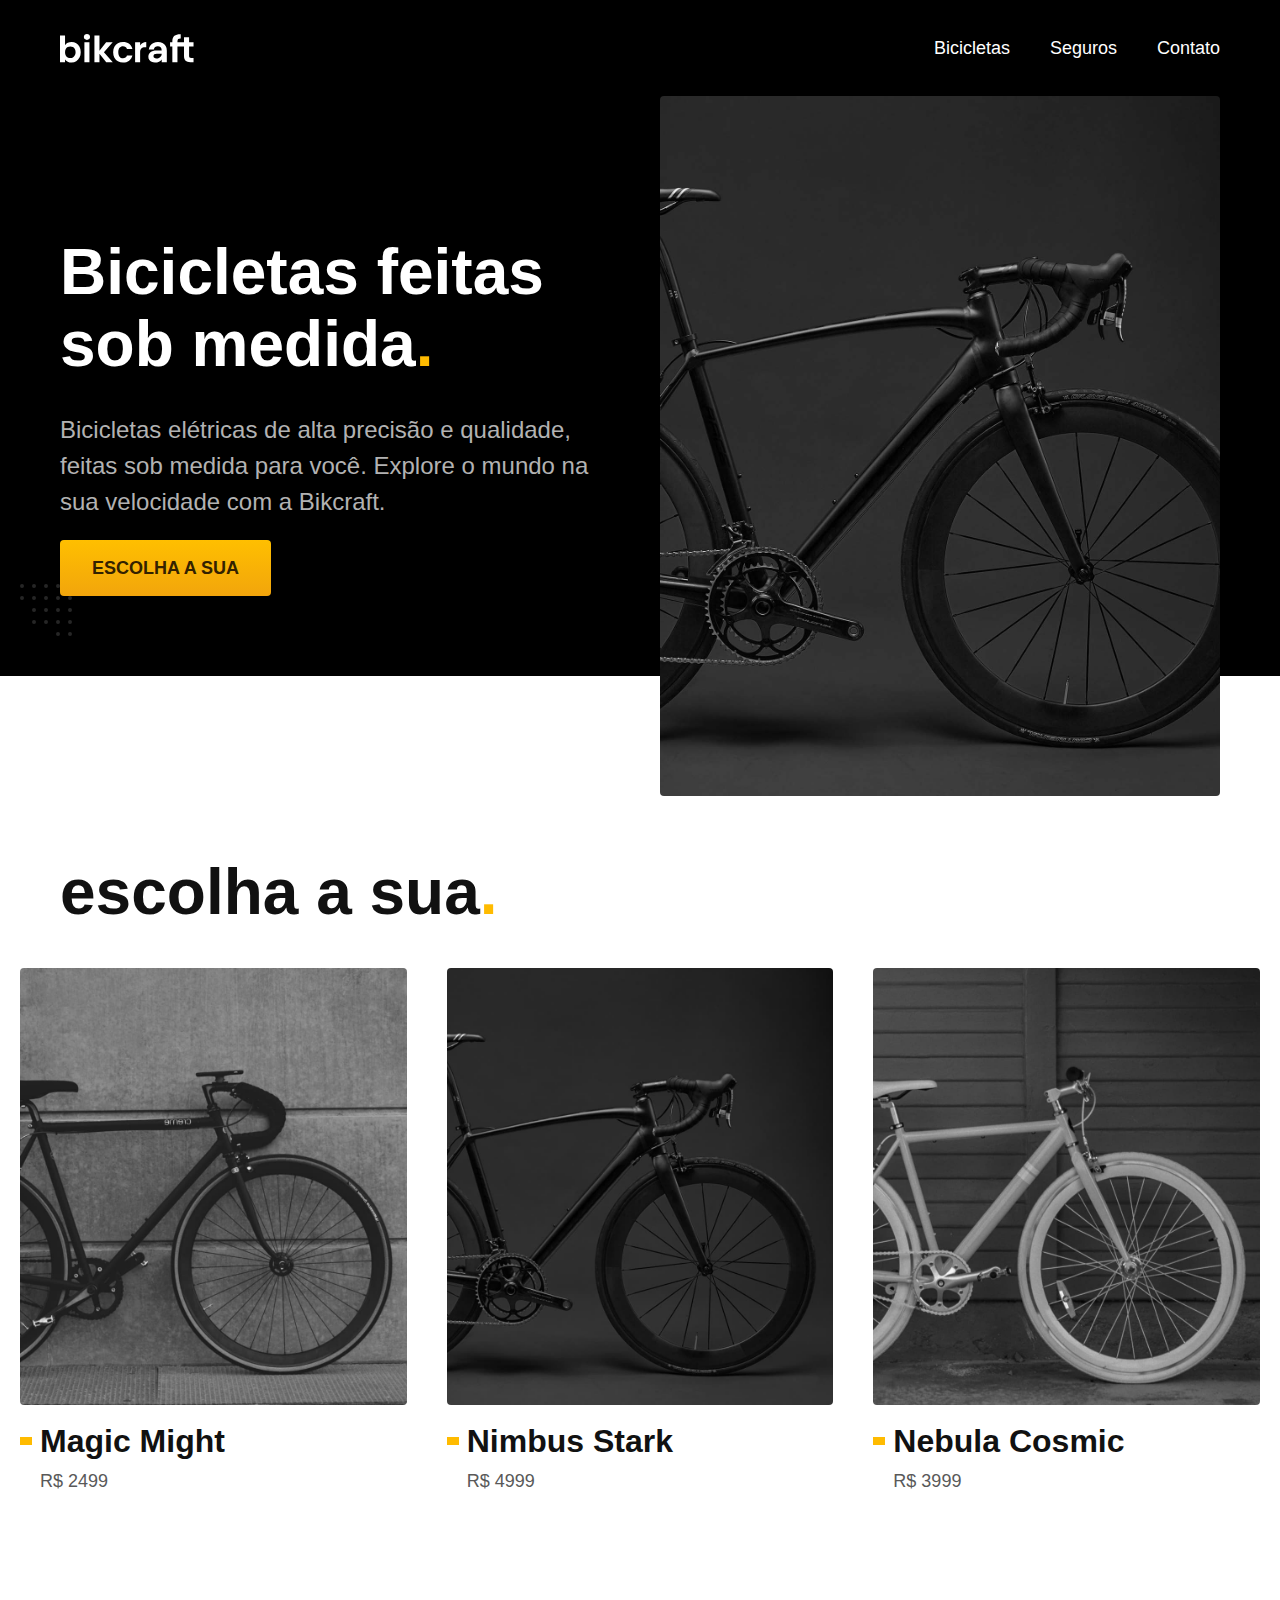
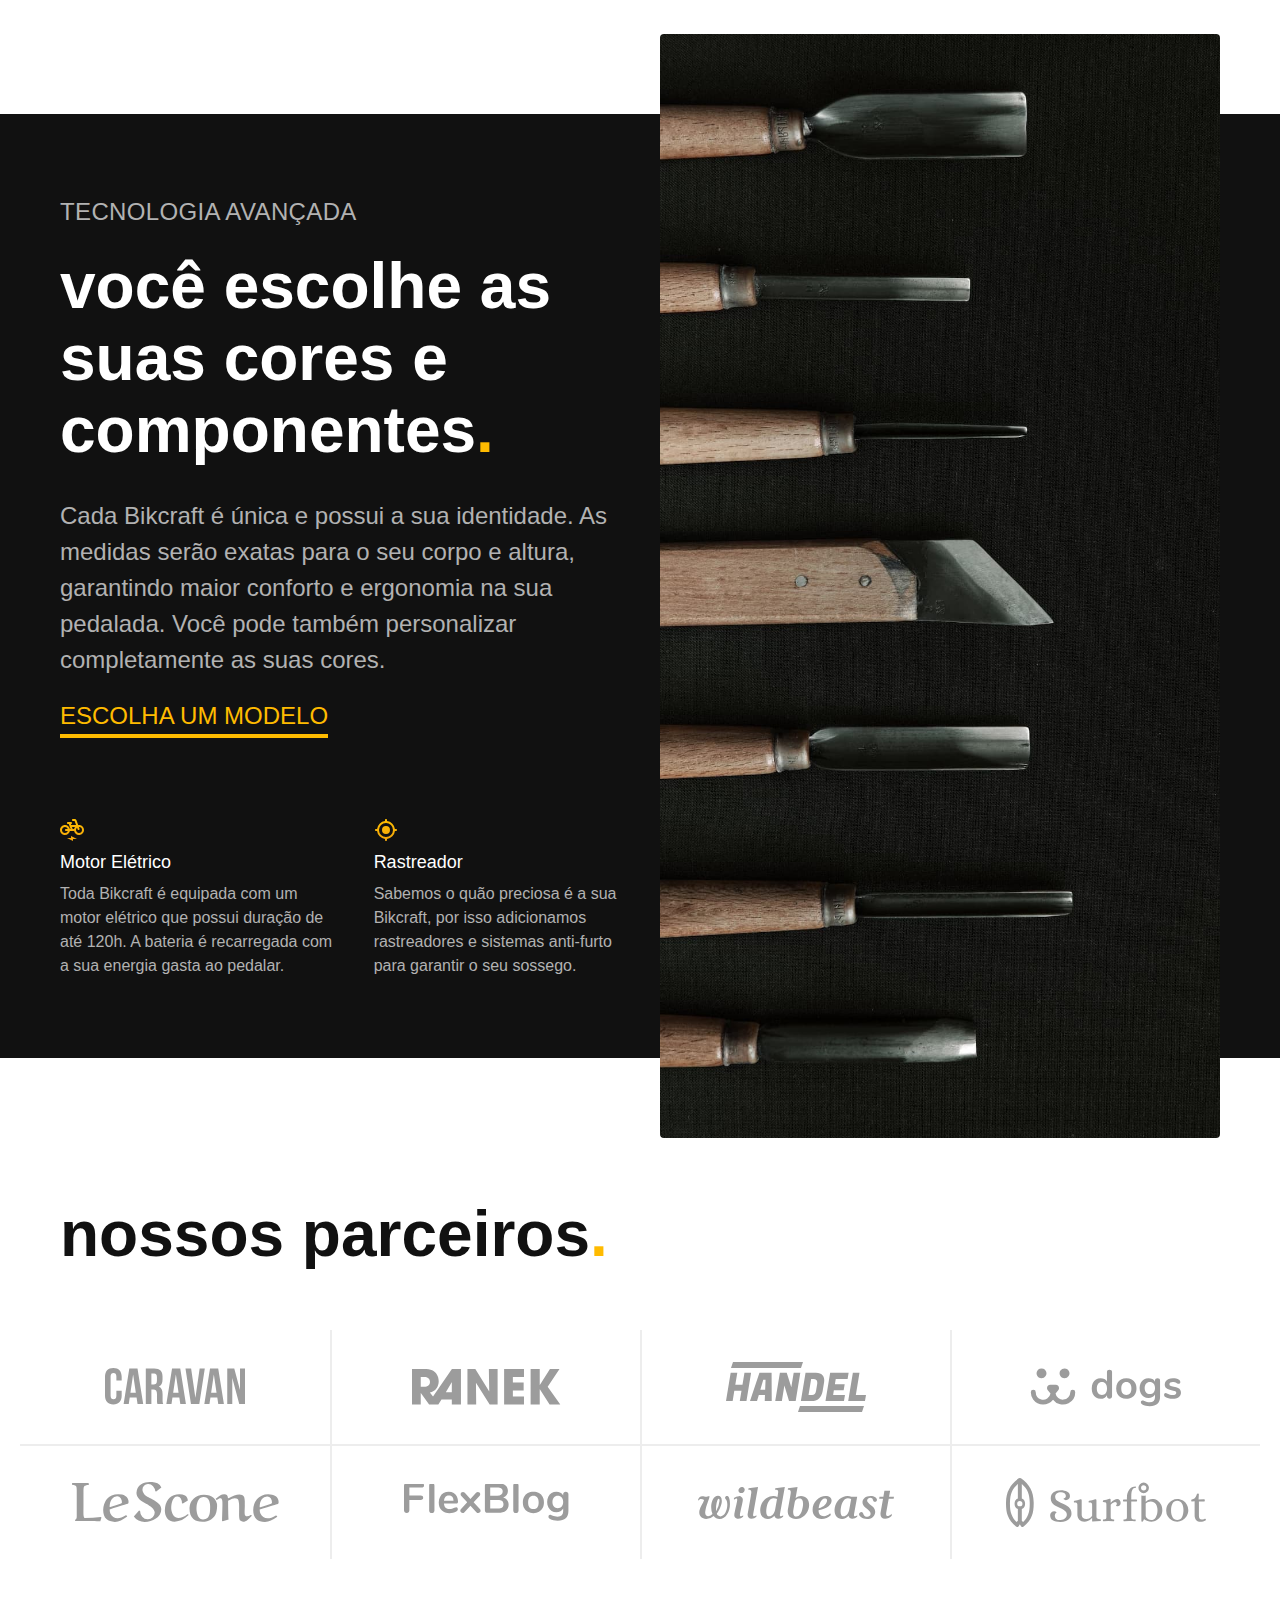
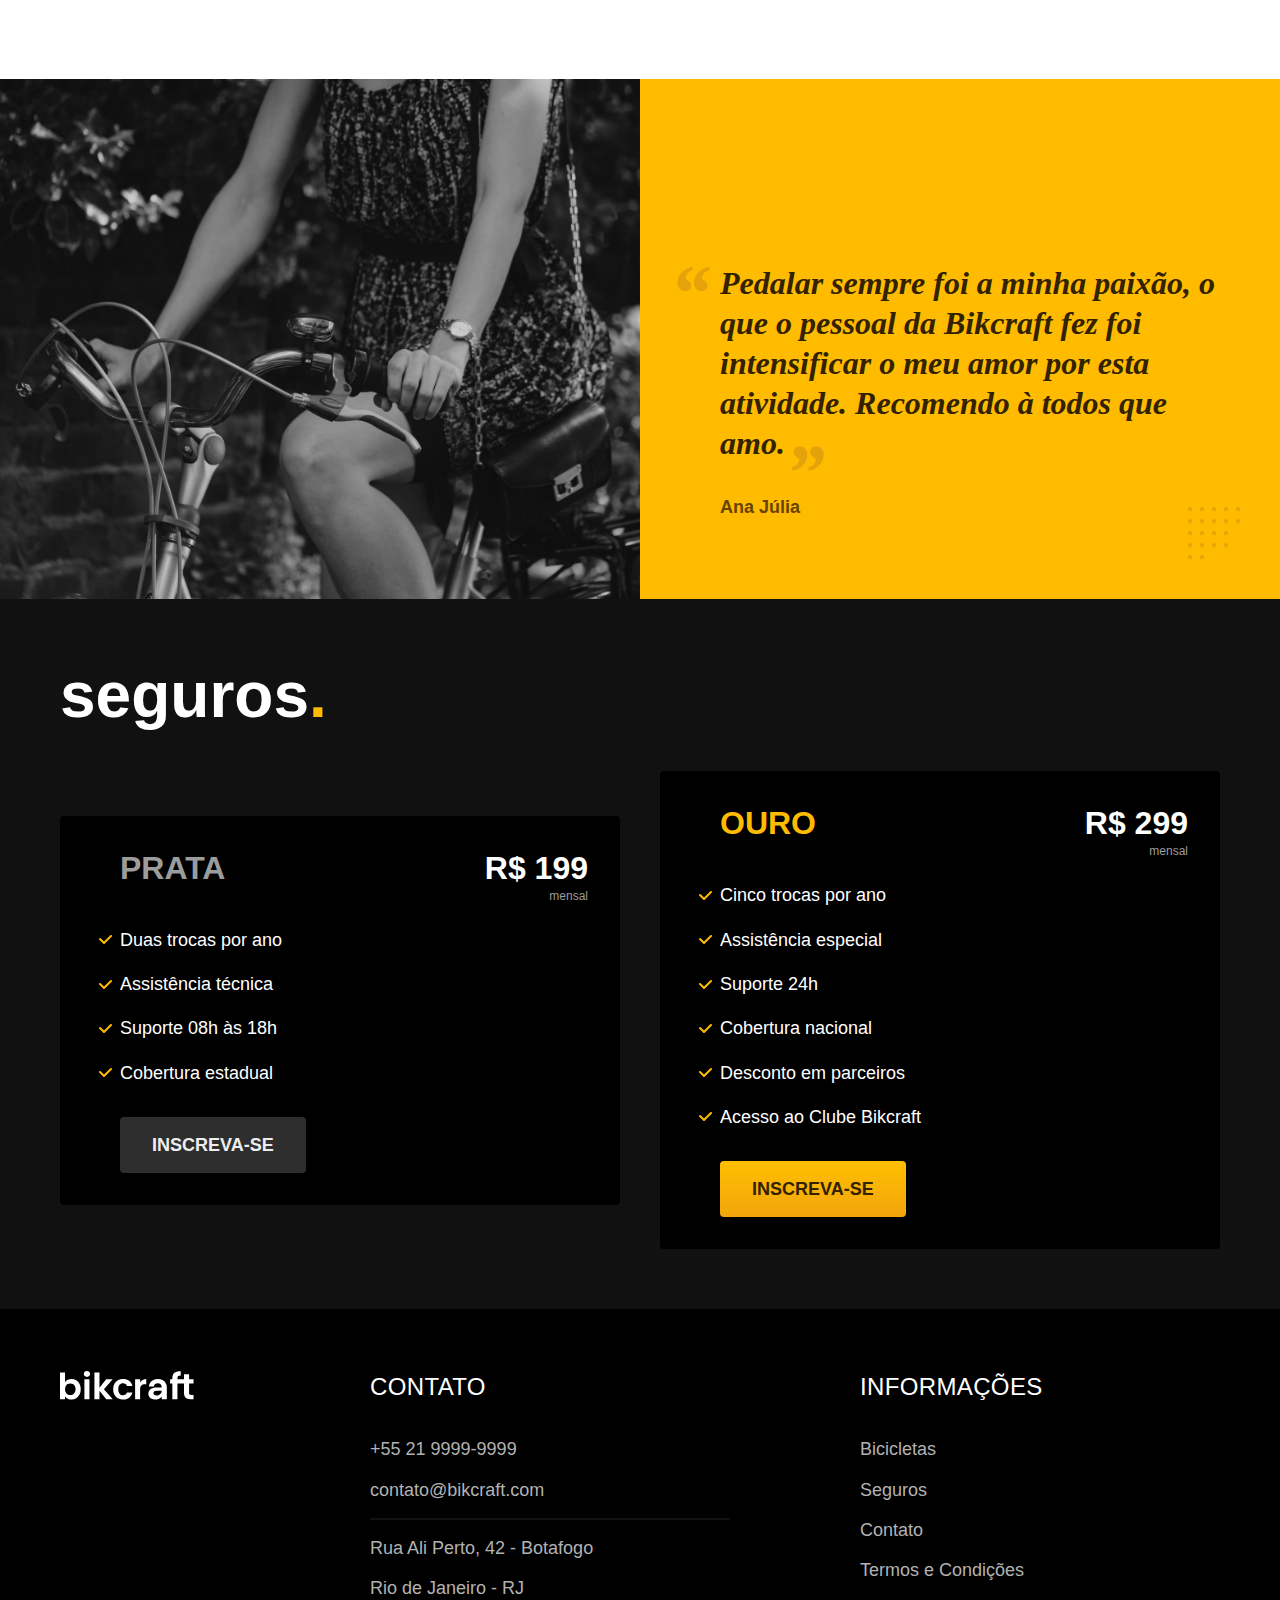
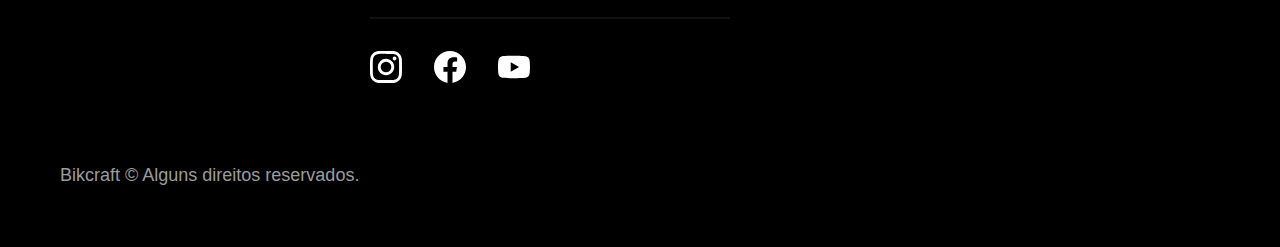
==== index.html @ 069b3458 "first commit" ====
<!DOCTYPE html>
<html lang="pt-br">

<head>
  <meta charset="UTF-8">
  <meta name="viewport" content="width=device-width, initial-scale=1.0">

  <title>Bikcraft - Bicicletas Elétricas</title>
  <meta name="description" content="Bicicletas elétricas de alta precisão e qualidade, feitas sob medida para o cliente. Explore o mundo na sua velocidade com a Bikcraft.">

  <link rel="preload" href="./css/style.css" as="style">
  <link rel="stylesheet" href="./css/style.css">
</head>

<body>
  <header class="header-bg">
    <div class="header container">
      <a href="./">
        <img src="./img/bikcraft.svg" width="136" height="32" alt="Bikcraft">
      </a>

      <nav aria-label="primaria">
        <ul class="header-menu font-1-m cor-0">
          <li><a href="./bicicletas.html">Bicicletas</a></li>
          <li><a href="./seguros.html">Seguros</a></li>
          <li><a href="./contato.html">Contato</a></li>
        </ul>
      </nav>
    </div>
  </header>

  <main class="introducao-bg">
    <div class="introducao container">
      <div class="introducao-conteudo">
        <h1 class="font-1-xxl cor-0">Bicicletas feitas sob medida<span class="cor-p1">.</span></h1>
        <p class="font-2-l cor-5">Bicicletas elétricas de alta precisão e qualidade, feitas sob medida para você. Explore o mundo na sua velocidade com a Bikcraft.</p>
        <a class="botao" href="./bicicletas.html">Escolha a sua</a>
      </div>
      <picture>
        <source media="(max-width: 800px)" srcset="./img/bicicletas/nimbus.jpg">
        <img src="./img/fotos/introducao.jpg" width="1280" height="1600" alt="Bicicleta elétrica preta.">
      </picture>
    </div>
  </main>

  <article class="bicicletas-lista">
    <h2 class="container font-1-xxl">escolha a sua<span class="cor-p1">.</span></h2>

    <ul>
      <li>
        <a href="./bicicletas/magic.html">
          <img src="./img/bicicletas/magic-home.jpg" alt="Bicicleta preta" width="920" height="1040">
          <h3 class="font-1-xl">Magic Might</h3>
          <span class="font-2-m cor-8">R$ 2499</span>
        </a>
      </li>
      <li>
        <a href="./bicicletas/nimbus.html">
          <img src="./img/bicicletas/nimbus-home.jpg" alt="Bicicleta preta" width="920" height="1040">
          <h3 class="font-1-xl">Nimbus Stark</h3>
          <span class="font-2-m cor-8">R$ 4999</span>
        </a>
      </li>
      <li>
        <a href="./bicicletas/nebula.html">
          <img src="./img/bicicletas/nebula-home.jpg" alt="Bicicleta preta" width="920" height="1040">
          <h3 class="font-1-xl">Nebula Cosmic</h3>
          <span class="font-2-m cor-8">R$ 3999</span>
        </a>
      </li>
    </ul>
  </article>

  <article class="tecnologia-bg">
    <div class="tecnologia container">
      <div class="tecnologia-conteudo">
        <span class="font-2-l-b cor-5">Tecnologia Avançada</span>
        <h2 class="font-1-xxl cor-0">você escolhe as suas cores e componentes<span class="cor-p1">.</span></h2>
        <p class="font-2-l cor-5">Cada Bikcraft é única e possui a sua identidade. As medidas serão exatas para o seu corpo e altura, garantindo maior conforto e ergonomia na sua pedalada. Você pode também personalizar completamente as suas cores.</p>
        <a class="link" href="./bicicletas.html">Escolha um modelo</a>
        <div class="tecnologia-vantagens">
          <div>
            <img src="./img/icones/eletrica.svg" width="24" height="24" alt="">
            <h3 class="font-1-m cor-0">Motor Elétrico</h3>
            <p class="font-2-s cor-5">Toda Bikcraft é equipada com um motor elétrico que possui duração de até 120h. A bateria é recarregada com a sua energia gasta ao pedalar.</p>
          </div>
          <div>
            <img src="./img/icones/rastreador.svg" width="24" height="24" alt="">
            <h3 class="font-1-m cor-0">Rastreador</h3>
            <p class="font-2-s cor-5">Sabemos o quão preciosa é a sua Bikcraft, por isso adicionamos rastreadores e sistemas anti-furto para garantir o seu sossego.</p>
          </div>
        </div>
      </div>
      <div class="tecnologia-imagem">
        <img src="./img/fotos/tecnologia.jpg" width="1200" height="1920" alt="">
      </div>
    </div>
  </article>

  <section class="parceiros" aria-label="Nossos Parceiros">
    <h2 class="container font-1-xxl">nossos parceiros<span class="cor-p1">.</span></h2>

    <ul>
      <li><img src="./img/parceiros/caravan.svg" alt="Caravan" width="140" height="38"></li>
      <li><img src="./img/parceiros/ranek.svg" alt="Ranek" width="149" height="36"></li>
      <li><img src="./img/parceiros/handel.svg" alt="Handel" width="140" height="50"></li>
      <li><img src="./img/parceiros/dogs.svg" alt="Dogs" width="152" height="39"></li>
      <li><img src="./img/parceiros/lescone.svg" alt="LeScone" width="208" height="41"></li>
      <li><img src="./img/parceiros/flexblog.svg" alt="FlexBlog" width="165" height="38"></li>
      <li><img src="./img/parceiros/wildbeast.svg" alt="Wildbeast" width="196" height="34"></li>
      <li><img src="./img/parceiros/surfbot.svg" alt="Surfbot" width="200" height="49"></li>
    </ul>
  </section>

  <section class="depoimento" aria-label="Depoimento">
    <div>
      <img src="./img/fotos/depoimento.jpg" width="1560" height="1360" alt="Pessoa pedalando uma bicicleta Bikcraft">
    </div>
    <div class="depoimento-conteudo">
      <blockquote class="font-1-xl cor-p5">
        <p>Pedalar sempre foi a minha paixão, o que o pessoal da Bikcraft fez foi intensificar o meu amor por esta atividade. Recomendo à todos que amo.</p>
      </blockquote>
      <span class="font-1-m-b cor-p4">Ana Júlia</span>
    </div>
  </section>

  <article class="seguros-bg">
    <div class="seguros container">
      <h2 class="font-1-xxl cor-0">seguros<span class="cor-p1">.</span></h2>
      <div class="seguros-item">
        <h3 class="font-1-xl cor-6">PRATA</h3>
        <span class="font-1-xl cor-0">R$ 199 <span class="font-1-xs cor-6">mensal</span></span>
        <ul class="font-2-m cor-0">
          <li>Duas trocas por ano</li>
          <li>Assistência técnica</li>
          <li>Suporte 08h às 18h</li>
          <li>Cobertura estadual</li>
        </ul>
        <a class="botao secundario" href="./orcamento.html">Inscreva-se</a>
      </div>

      <div class="seguros-item">
        <h3 class="font-1-xl cor-p1">OURO</h3>
        <span class="font-1-xl cor-0">R$ 299 <span class="font-1-xs cor-6">mensal</span></span>
        <ul class="font-2-m cor-0">
          <li>Cinco trocas por ano</li>
          <li>Assistência especial</li>
          <li>Suporte 24h</li>
          <li>Cobertura nacional</li>
          <li>Desconto em parceiros</li>
          <li>Acesso ao Clube Bikcraft</li>
        </ul>
        <a class="botao" href="./orcamento.html">Inscreva-se</a>
      </div>
    </div>
  </article>

  <footer class="footer-bg">
    <div class="footer container">
      <img src="./img/bikcraft.svg" width="136" height="32" alt="Bikcraft">
      <div class="footer-contato">
        <h3 class="font-2-l-b cor-0">Contato</h3>
        <ul class="font-2-m cor-5">
          <li><a href="tel:+552199999999">+55 21 9999-9999</a></li>
          <li><a href="mailto:contato@bikcraft.com">contato@bikcraft.com</a></li>
          <li>Rua Ali Perto, 42 - Botafogo</li>
          <li>Rio de Janeiro - RJ</li>
        </ul>
        <div class="footer-redes">
          <a href="./">
            <img src="./img/redes/instagram.svg" width="32" height="32" alt="Instagram">
          </a>
          <a href="./">
            <img src="./img/redes/facebook.svg" width="32" height="32" alt="Facebook">
          </a>
          <a href="./">
            <img src="./img/redes/youtube.svg" width="32" height="32" alt="Youtube">
          </a>
        </div>
      </div>
      <div class="footer-informacoes">
        <h3 class="font-2-l-b cor-0">Informações</h3>
        <nav>
          <ul class="font-1-m cor-5">
            <li><a href="./bicicletas.html">Bicicletas</a></li>
            <li><a href="./seguros.html">Seguros</a></li>
            <li><a href="./contato.html">Contato</a></li>
            <li><a href="./termos.html">Termos e Condições</a></li>
          </ul>
        </nav>
      </div>
      <p class="footer-copy font-2-m cor-6">Bikcraft © Alguns direitos reservados.</p>
    </div>
  </footer>
</body>

</html>
---- css/style.css ----
@import "./global/global.css";
@import "./utilidades/tipografia.css";
@import "./utilidades/cores.css";

@import "./global/header.css";
@import "./global/footer.css";

/* Utilidades */
@import "./utilidades/componentes.css";
@import "./utilidades/formulario.css";

/* Home */
@import "./home/introducao.css";
@import "./home/tecnologia.css";
@import "./home/parceiros.css";
@import "./home/depoimento.css";

/* Bicicletas */
@import "./bicicletas/bicicletas-lista.css";
@import "./bicicletas/bicicletas.css";

/* Bicicleta */
@import "./bicicleta/bicicleta.css";
@import "./bicicleta/seguro.css";

/* Seguros */
@import "./seguros/seguros.css";
@import "./seguros/vantagens.css";
@import "./seguros/perguntas.css";

/* Contato */
@import "./contato/contato.css";
@import "./contato/lojas.css";

/* Contato */
@import "./orcamento/orcamento.css";

/* Termos */
@import "./termos/termos.css";
---- css/style.css ----
@import "./global/global.css";
@import "./utilidades/tipografia.css";
@import "./utilidades/cores.css";

@import "./global/header.css";
@import "./global/footer.css";

/* Utilidades */
@import "./utilidades/componentes.css";
@import "./utilidades/formulario.css";

/* Home */
@import "./home/introducao.css";
@import "./home/tecnologia.css";
@import "./home/parceiros.css";
@import "./home/depoimento.css";

/* Bicicletas */
@import "./bicicletas/bicicletas-lista.css";
@import "./bicicletas/bicicletas.css";

/* Bicicleta */
@import "./bicicleta/bicicleta.css";
@import "./bicicleta/seguro.css";

/* Seguros */
@import "./seguros/seguros.css";
@import "./seguros/vantagens.css";
@import "./seguros/perguntas.css";

/* Contato */
@import "./contato/contato.css";
@import "./contato/lojas.css";

/* Contato */
@import "./orcamento/orcamento.css";

/* Termos */
@import "./termos/termos.css";
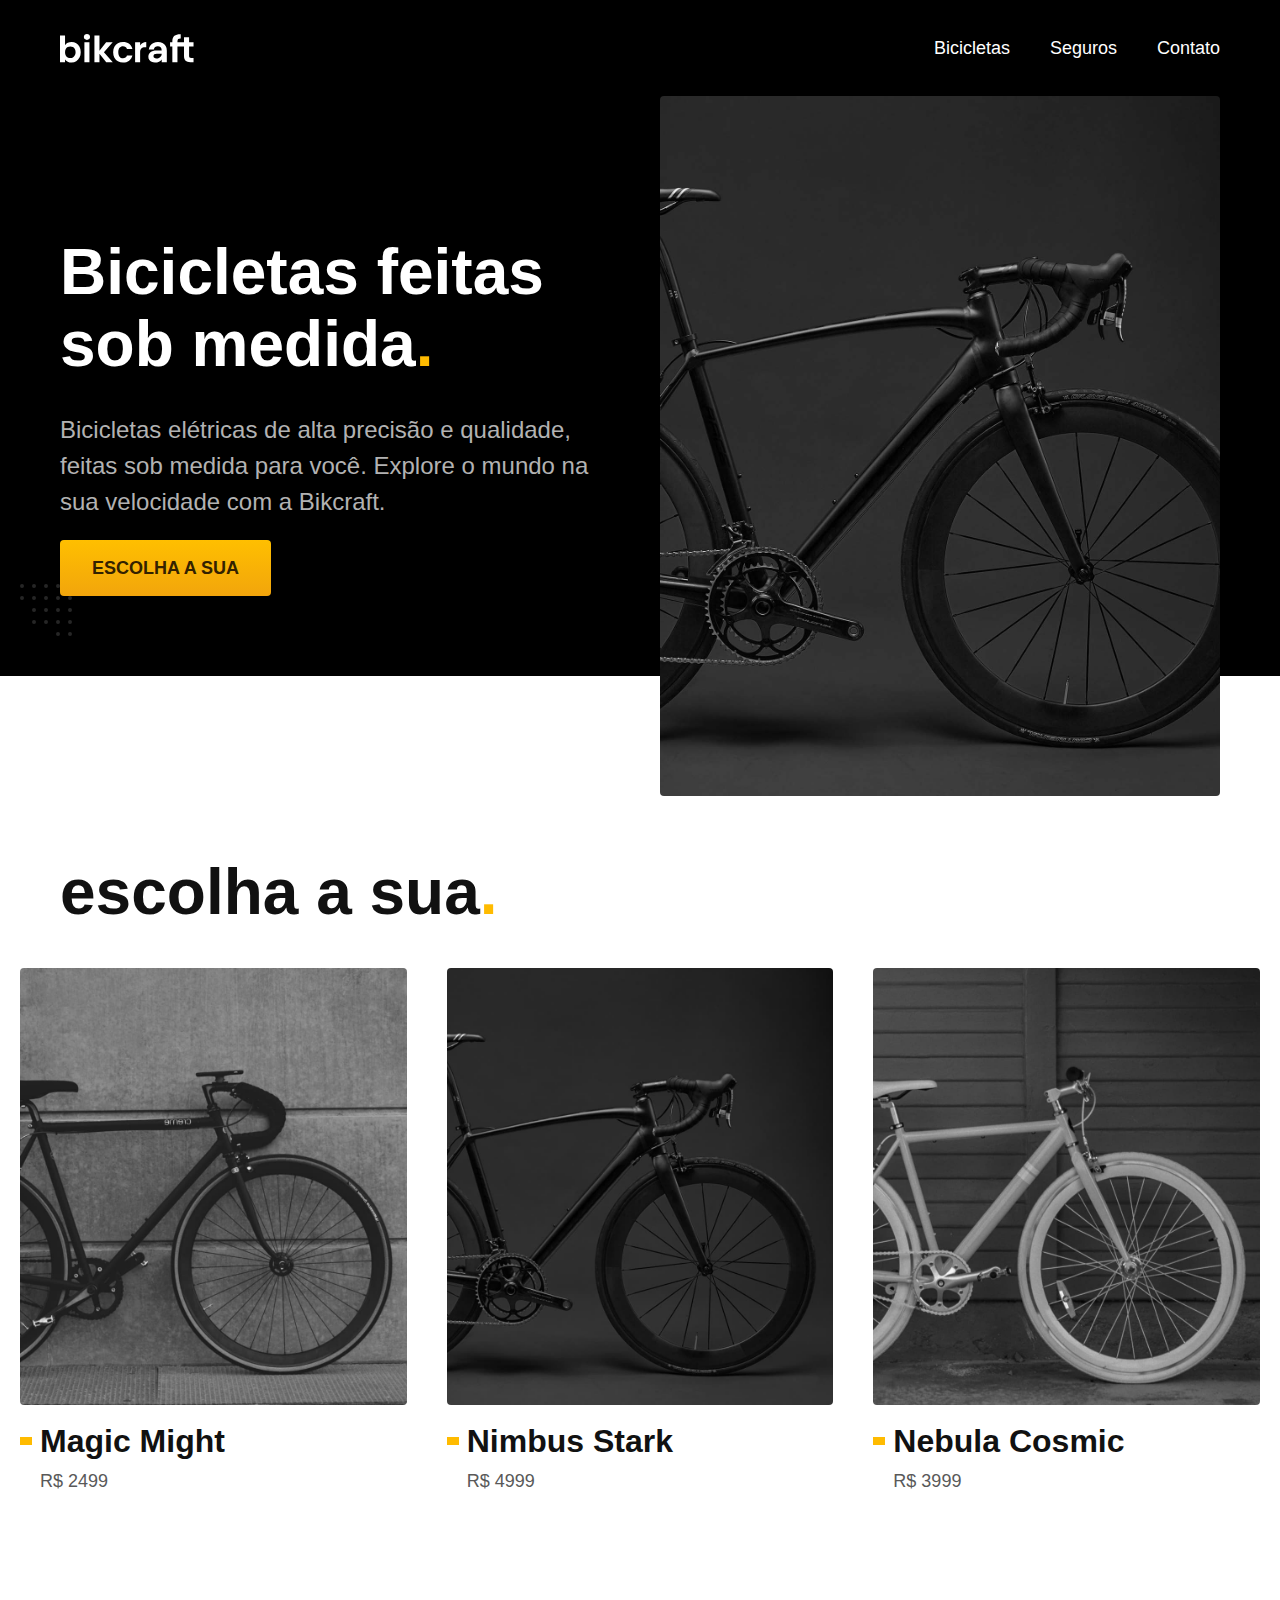
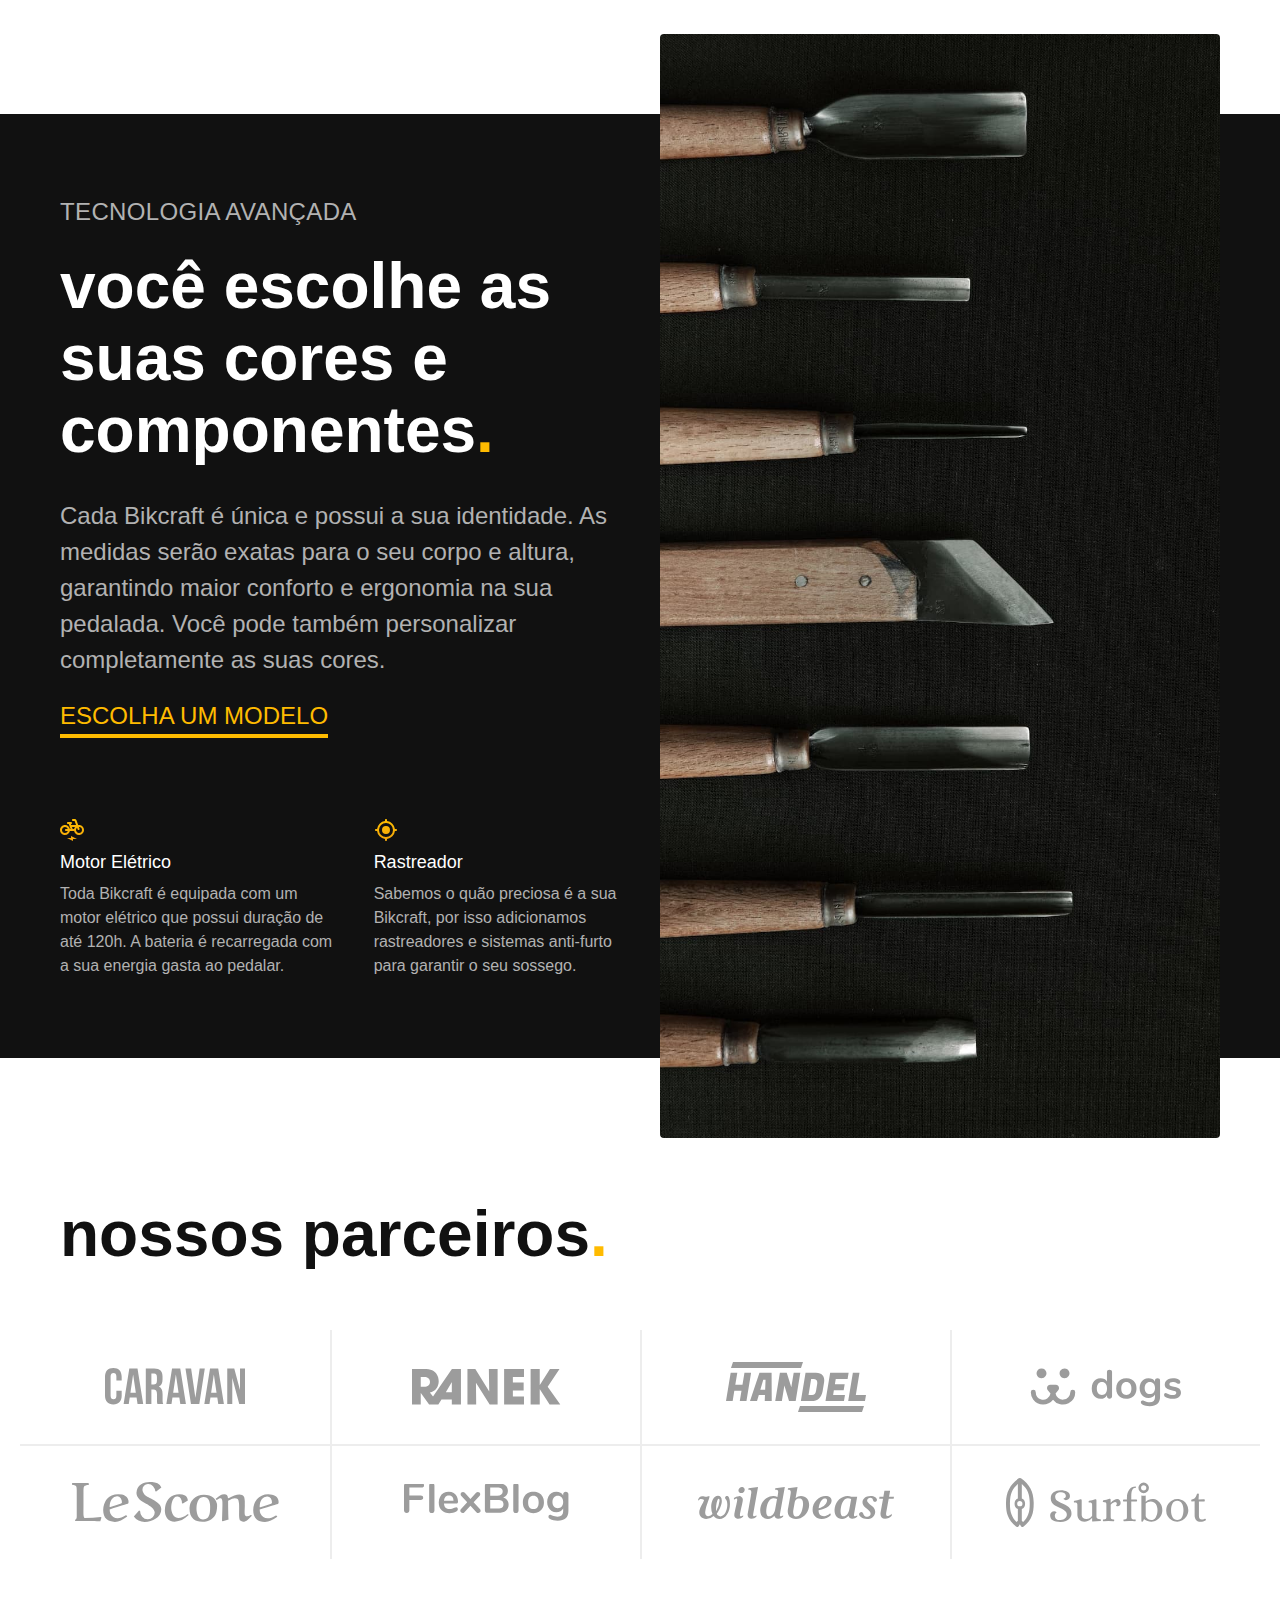
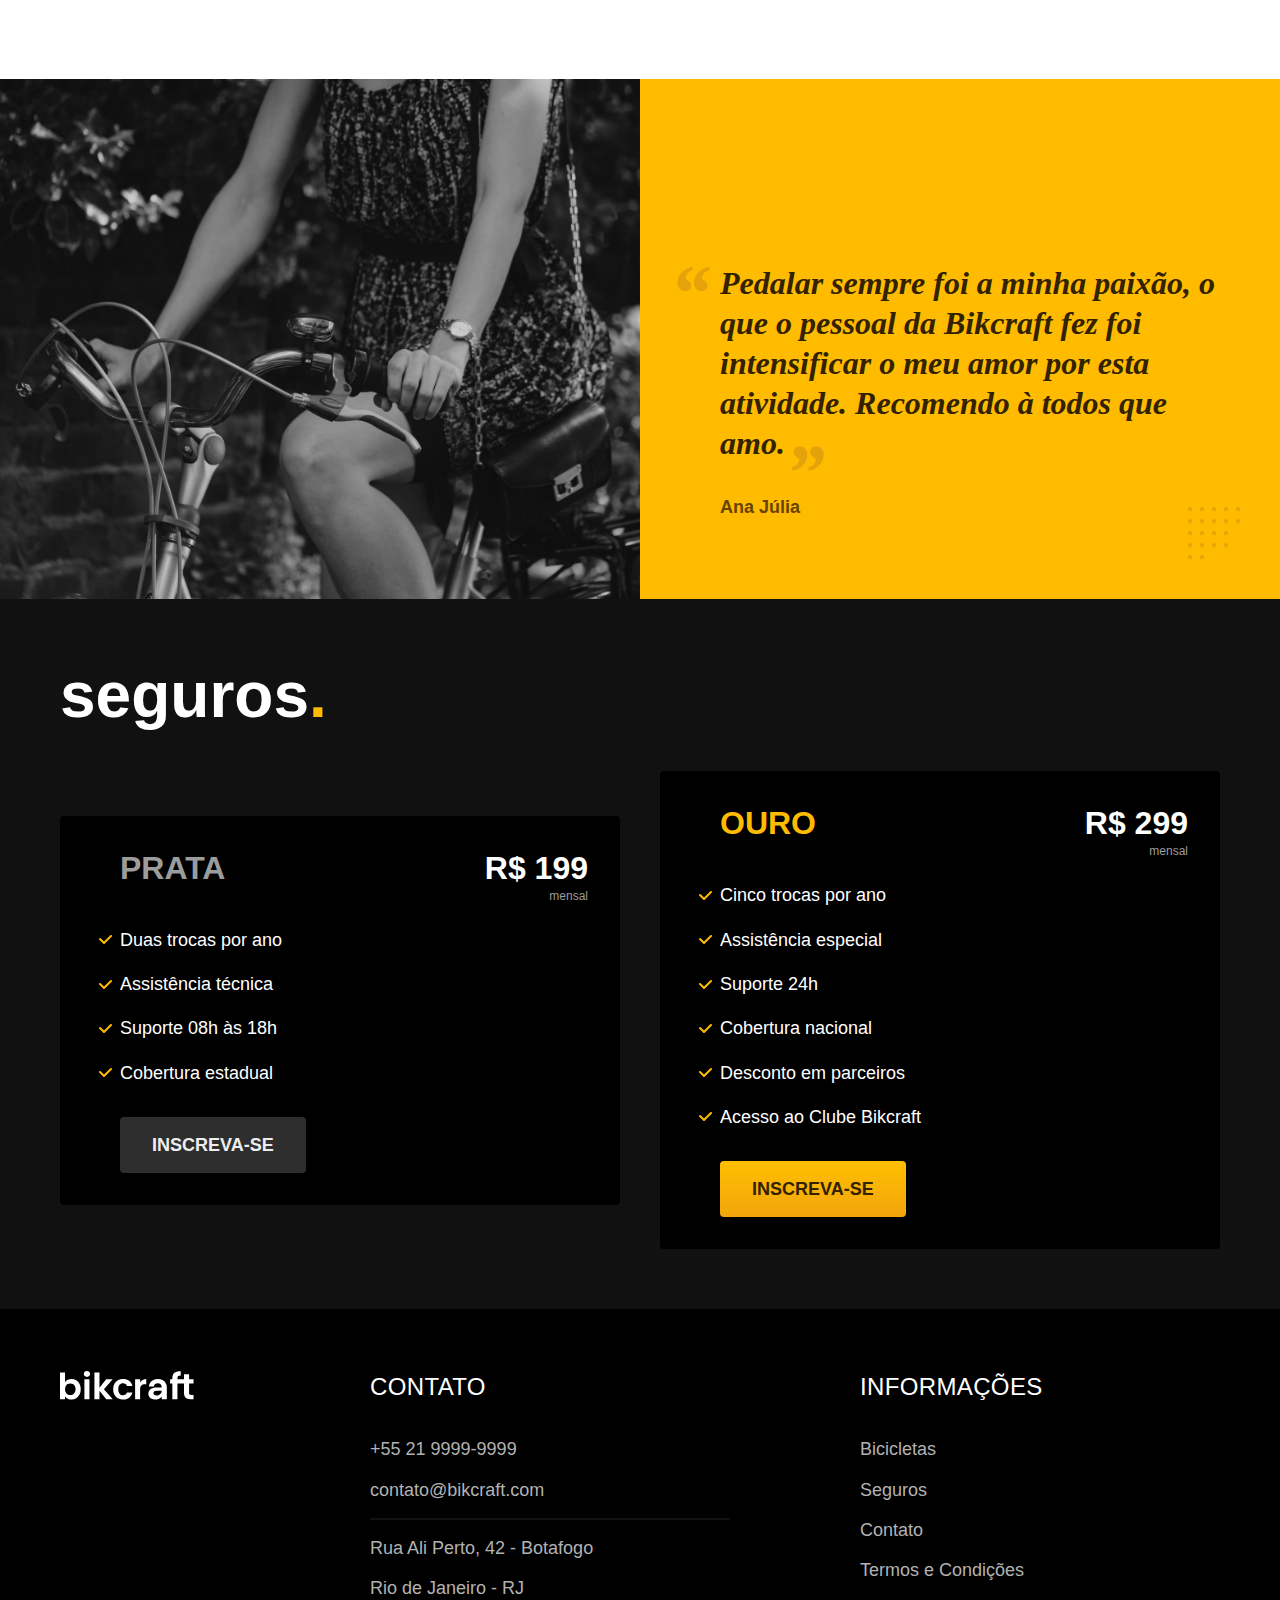
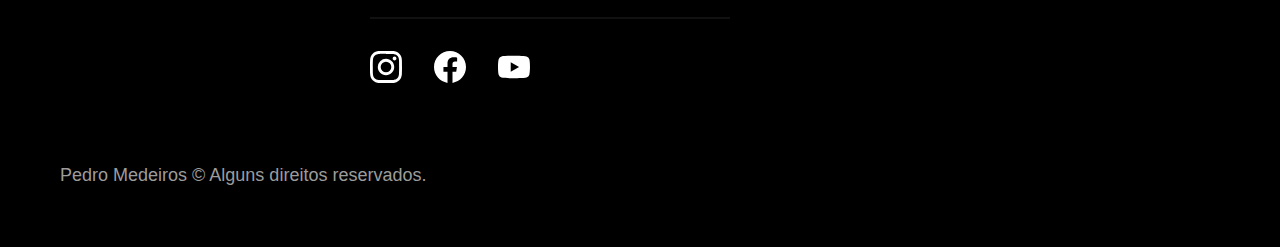
==== commit 546074f1: "second commit" ====
--- a/index.html
+++ b/index.html
@@ -189,7 +189,7 @@
           </ul>
         </nav>
       </div>
-      <p class="footer-copy font-2-m cor-6">Bikcraft © Alguns direitos reservados.</p>
+      <p class="footer-copy font-2-m cor-6">Pedro Medeiros © Alguns direitos reservados.</p>
     </div>
   </footer>
 </body>
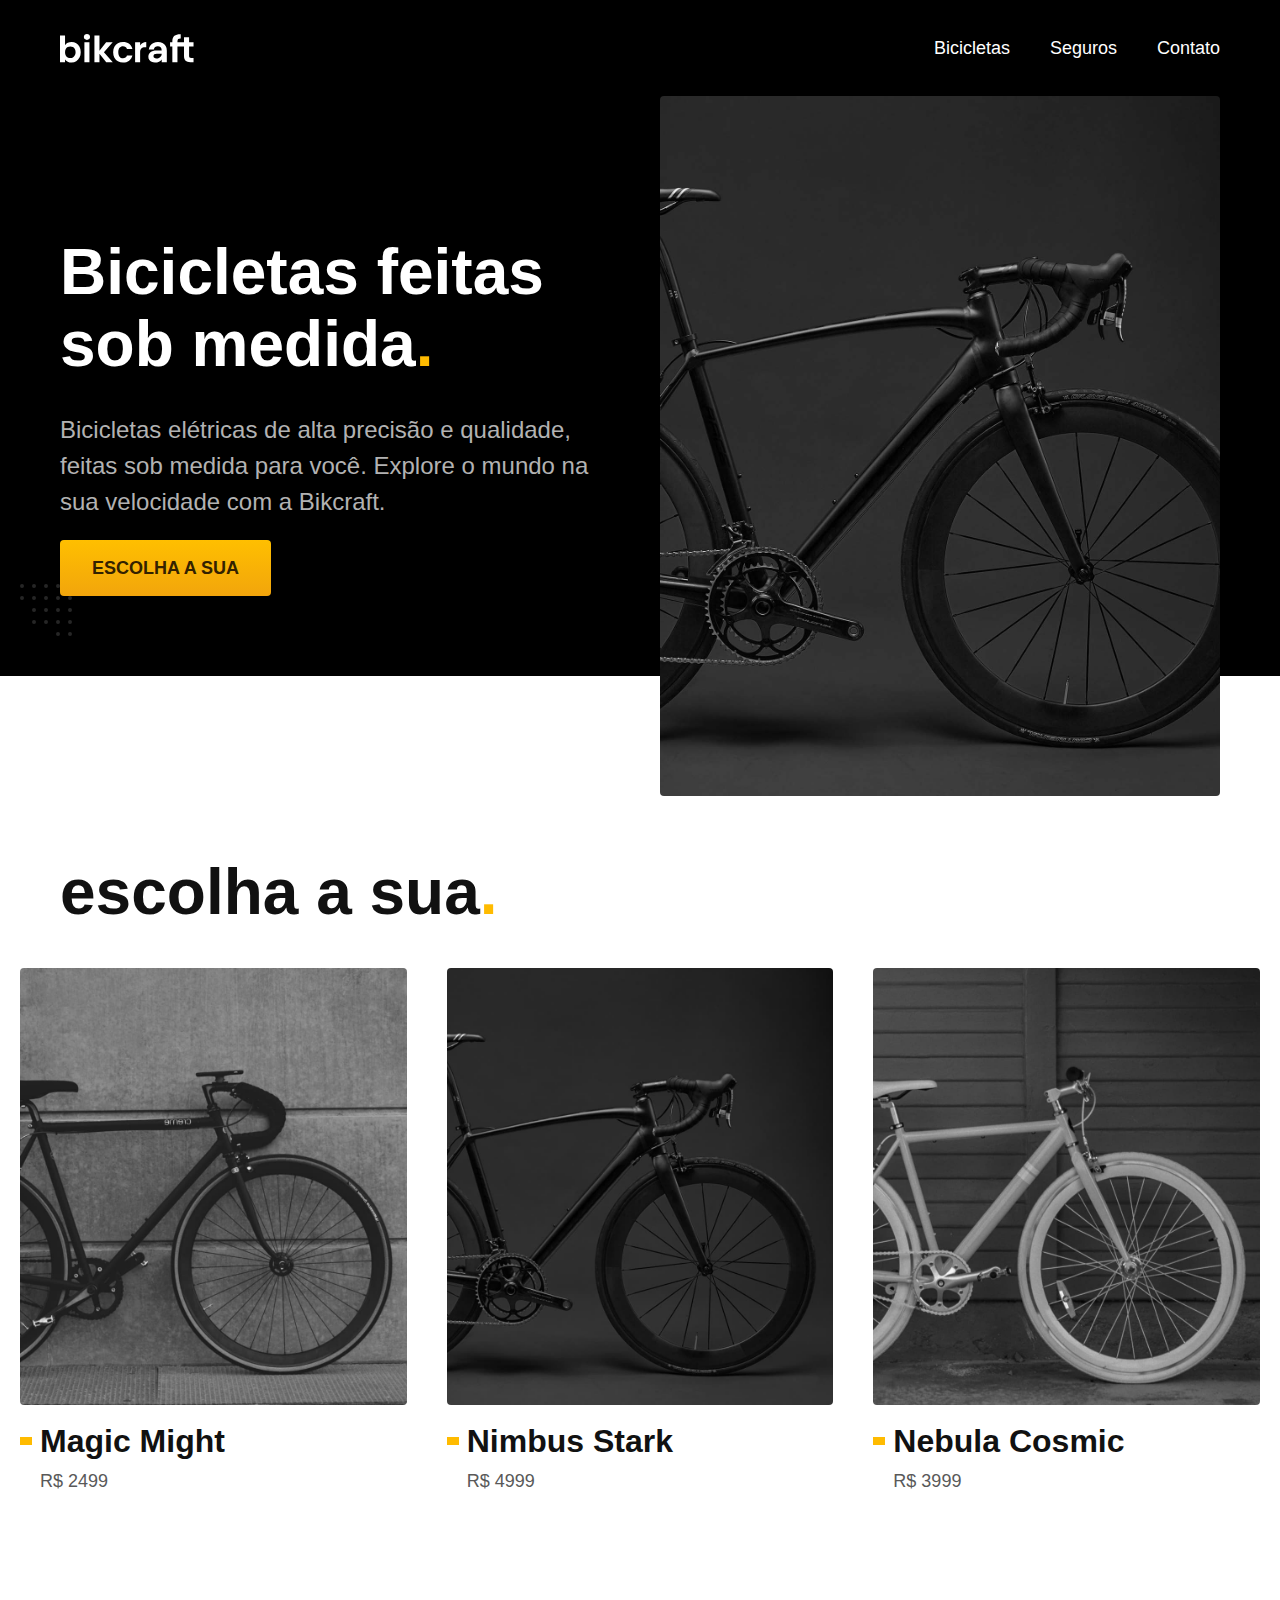
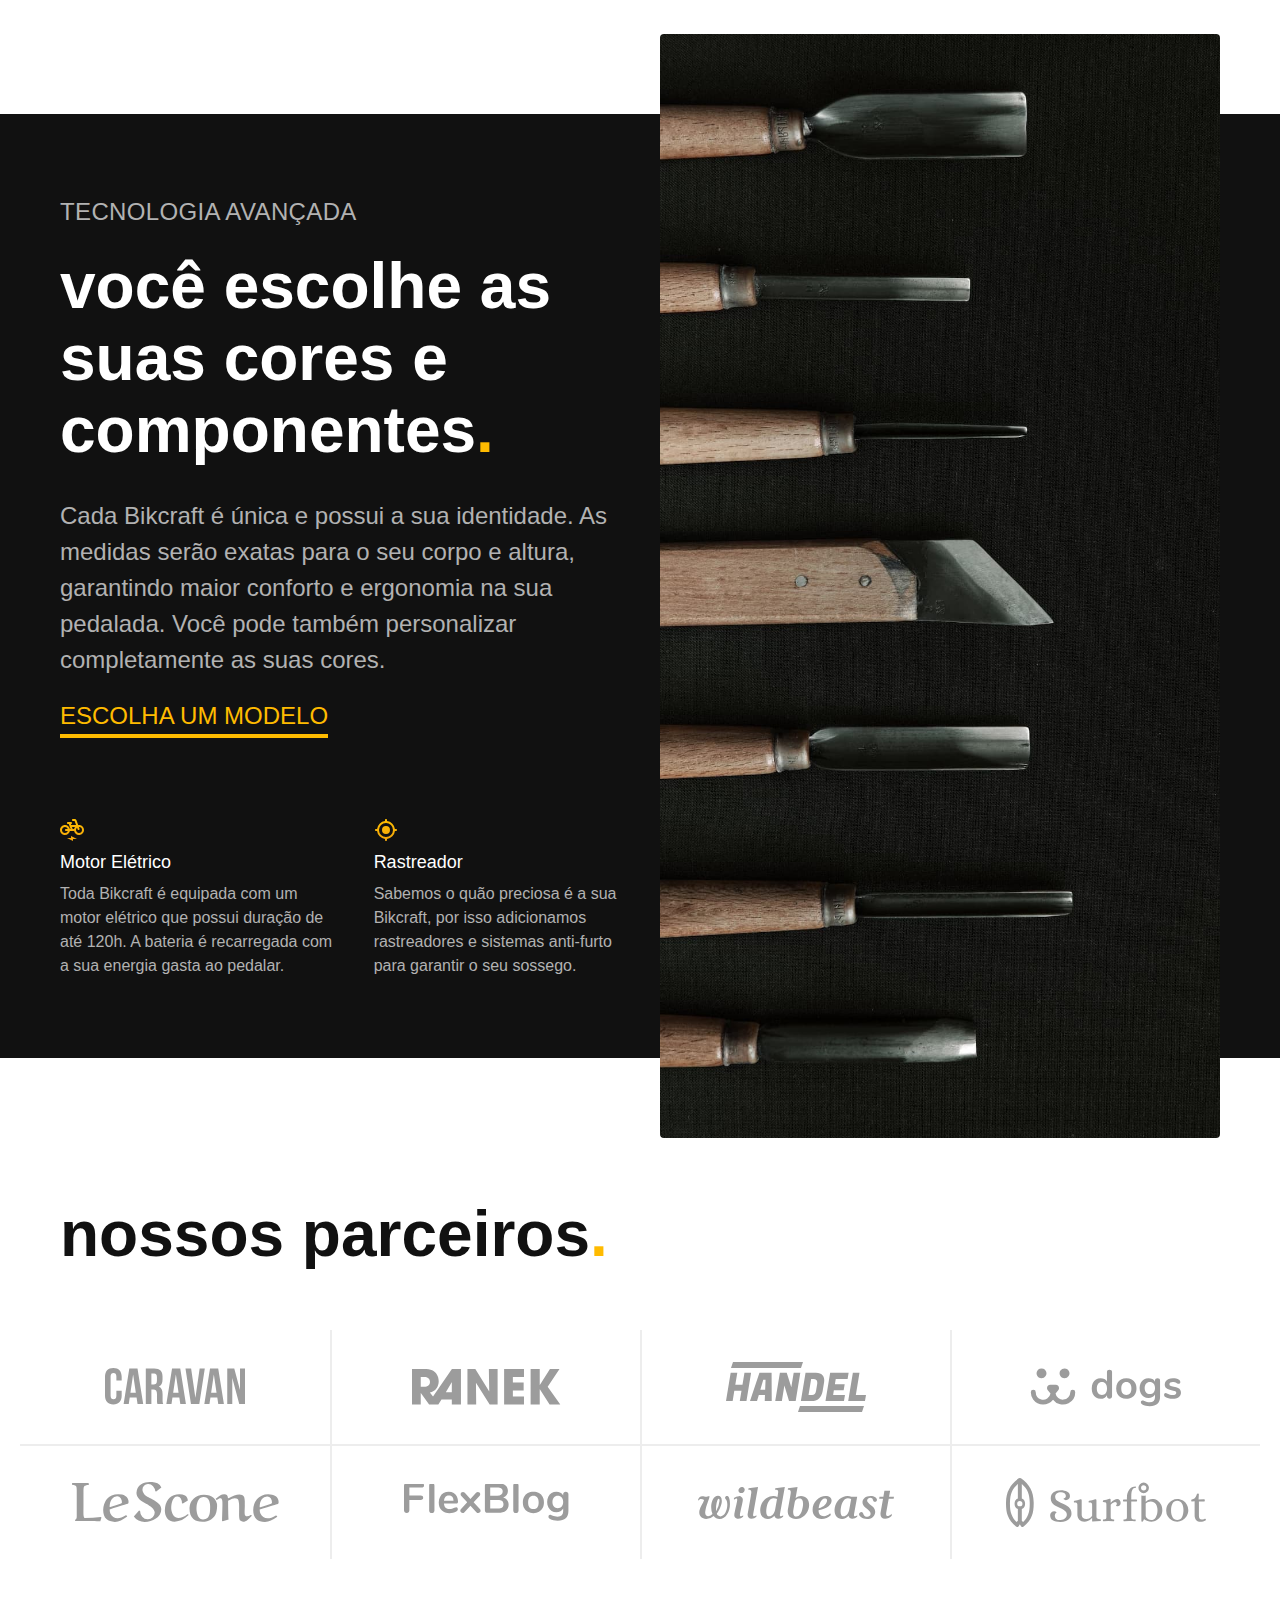
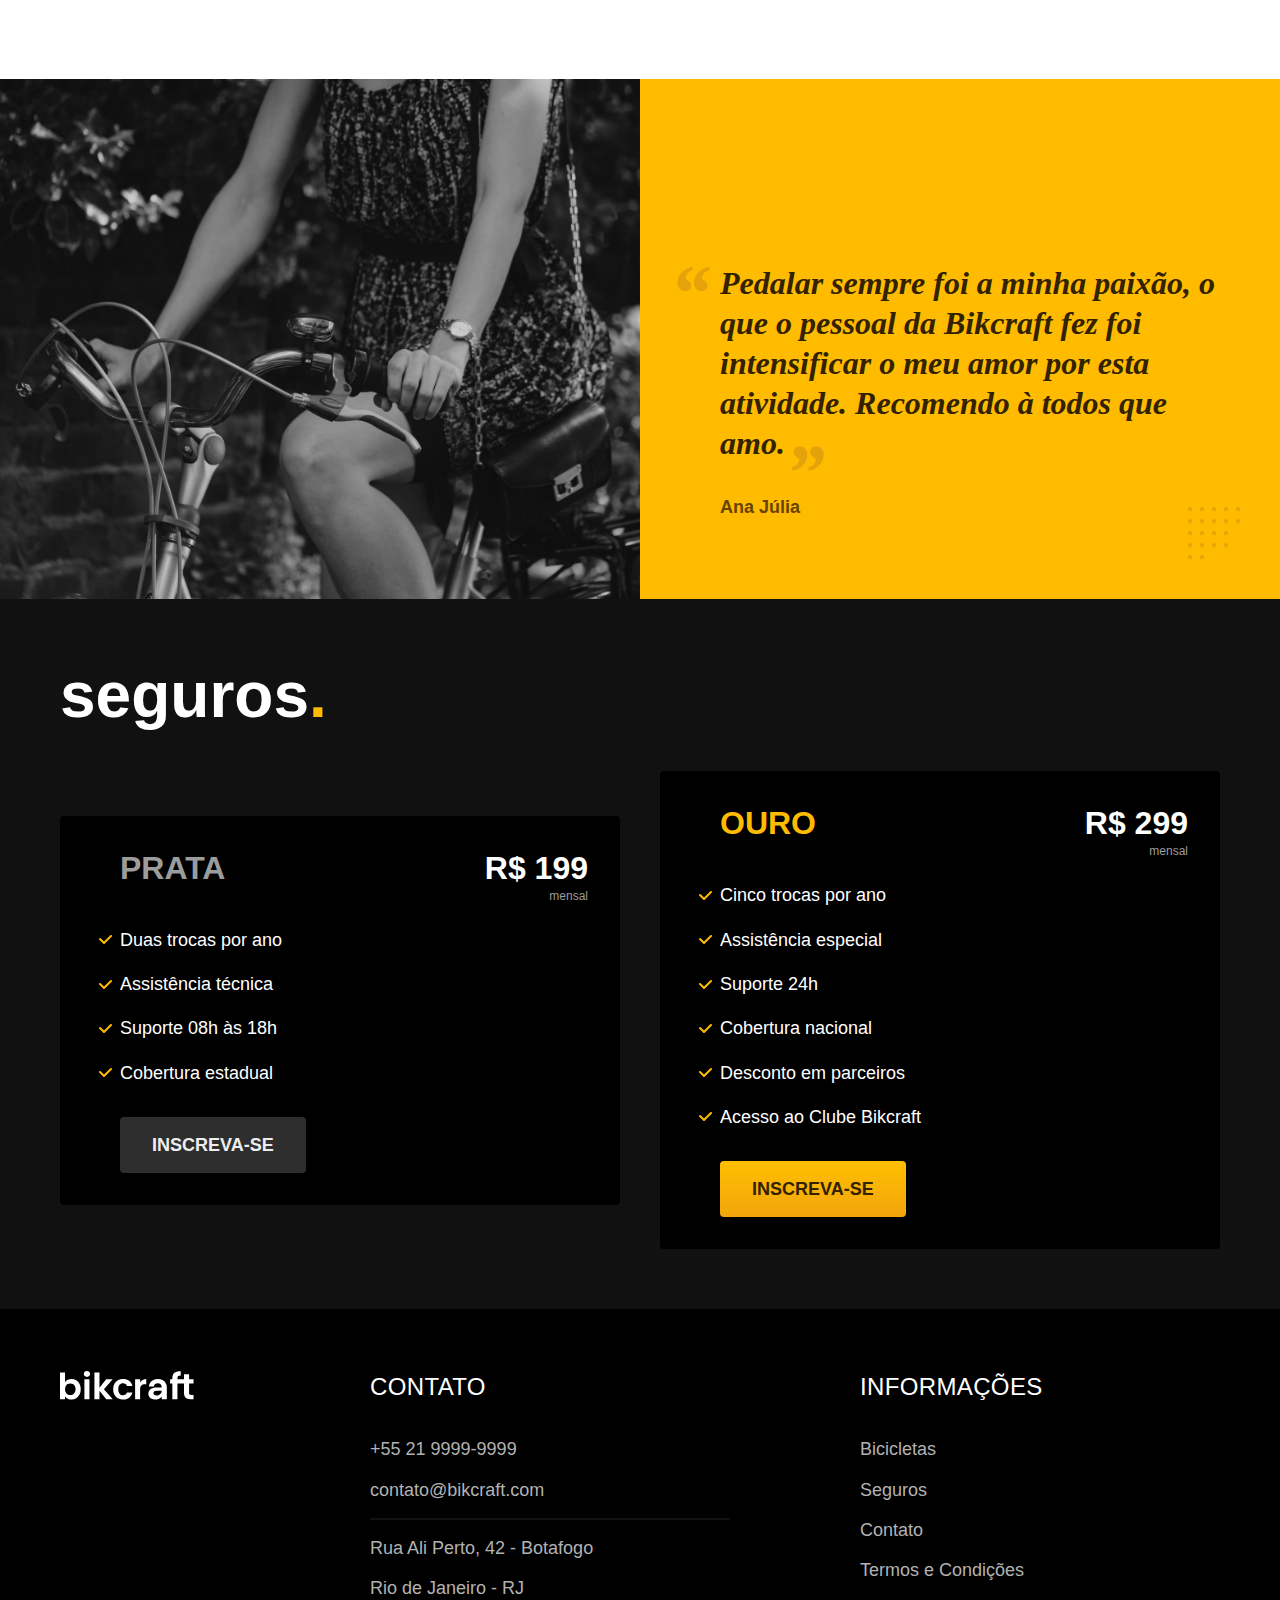
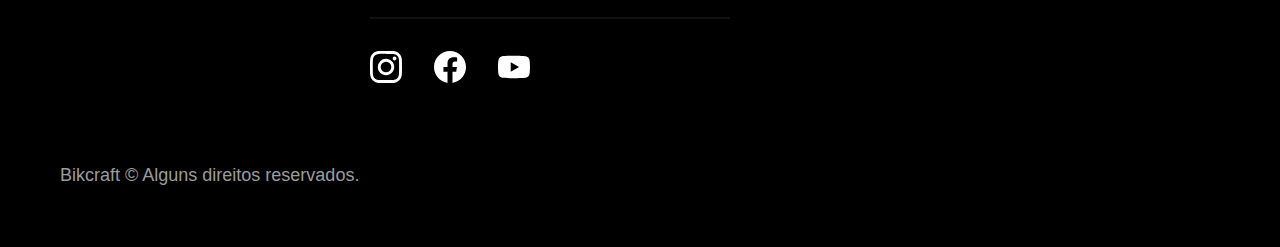
==== commit 32f86ba0: "Updating images paths" ====
--- a/index.html
+++ b/index.html
@@ -1,197 +1,359 @@
 <!DOCTYPE html>
 <html lang="pt-br">
-
-<head>
-  <meta charset="UTF-8">
-  <meta name="viewport" content="width=device-width, initial-scale=1.0">
-
-  <title>Bikcraft - Bicicletas Elétricas</title>
-  <meta name="description" content="Bicicletas elétricas de alta precisão e qualidade, feitas sob medida para o cliente. Explore o mundo na sua velocidade com a Bikcraft.">
-
-  <link rel="preload" href="./css/style.css" as="style">
-  <link rel="stylesheet" href="./css/style.css">
-</head>
-
-<body>
-  <header class="header-bg">
-    <div class="header container">
-      <a href="./">
-        <img src="./img/bikcraft.svg" width="136" height="32" alt="Bikcraft">
-      </a>
-
-      <nav aria-label="primaria">
-        <ul class="header-menu font-1-m cor-0">
-          <li><a href="./bicicletas.html">Bicicletas</a></li>
-          <li><a href="./seguros.html">Seguros</a></li>
-          <li><a href="./contato.html">Contato</a></li>
-        </ul>
-      </nav>
-    </div>
-  </header>
-
-  <main class="introducao-bg">
-    <div class="introducao container">
-      <div class="introducao-conteudo">
-        <h1 class="font-1-xxl cor-0">Bicicletas feitas sob medida<span class="cor-p1">.</span></h1>
-        <p class="font-2-l cor-5">Bicicletas elétricas de alta precisão e qualidade, feitas sob medida para você. Explore o mundo na sua velocidade com a Bikcraft.</p>
-        <a class="botao" href="./bicicletas.html">Escolha a sua</a>
-      </div>
-      <picture>
-        <source media="(max-width: 800px)" srcset="./img/bicicletas/nimbus.jpg">
-        <img src="./img/fotos/introducao.jpg" width="1280" height="1600" alt="Bicicleta elétrica preta.">
-      </picture>
-    </div>
-  </main>
-
-  <article class="bicicletas-lista">
-    <h2 class="container font-1-xxl">escolha a sua<span class="cor-p1">.</span></h2>
-
-    <ul>
-      <li>
-        <a href="./bicicletas/magic.html">
-          <img src="./img/bicicletas/magic-home.jpg" alt="Bicicleta preta" width="920" height="1040">
-          <h3 class="font-1-xl">Magic Might</h3>
-          <span class="font-2-m cor-8">R$ 2499</span>
+  <head>
+    <meta charset="UTF-8" />
+    <meta name="viewport" content="width=device-width, initial-scale=1.0" />
+
+    <title>Bikcraft - Bicicletas Elétricas</title>
+    <meta
+      name="description"
+      content="Bicicletas elétricas de alta precisão e qualidade, feitas sob medida para o cliente. Explore o mundo na sua velocidade com a Bikcraft."
+    />
+
+    <link rel="preload" href="assets/css/style.css" as="style" />
+    <link rel="stylesheet" href="assets/css/style.css" />
+  </head>
+
+  <body>
+    <header class="header-bg">
+      <div class="header container">
+        <a href="./">
+          <img
+            src="assets/img/bikcraft.svg"
+            width="136"
+            height="32"
+            alt="Bikcraft"
+          />
         </a>
-      </li>
-      <li>
-        <a href="./bicicletas/nimbus.html">
-          <img src="./img/bicicletas/nimbus-home.jpg" alt="Bicicleta preta" width="920" height="1040">
-          <h3 class="font-1-xl">Nimbus Stark</h3>
-          <span class="font-2-m cor-8">R$ 4999</span>
-        </a>
-      </li>
-      <li>
-        <a href="./bicicletas/nebula.html">
-          <img src="./img/bicicletas/nebula-home.jpg" alt="Bicicleta preta" width="920" height="1040">
-          <h3 class="font-1-xl">Nebula Cosmic</h3>
-          <span class="font-2-m cor-8">R$ 3999</span>
-        </a>
-      </li>
-    </ul>
-  </article>
-
-  <article class="tecnologia-bg">
-    <div class="tecnologia container">
-      <div class="tecnologia-conteudo">
-        <span class="font-2-l-b cor-5">Tecnologia Avançada</span>
-        <h2 class="font-1-xxl cor-0">você escolhe as suas cores e componentes<span class="cor-p1">.</span></h2>
-        <p class="font-2-l cor-5">Cada Bikcraft é única e possui a sua identidade. As medidas serão exatas para o seu corpo e altura, garantindo maior conforto e ergonomia na sua pedalada. Você pode também personalizar completamente as suas cores.</p>
-        <a class="link" href="./bicicletas.html">Escolha um modelo</a>
-        <div class="tecnologia-vantagens">
-          <div>
-            <img src="./img/icones/eletrica.svg" width="24" height="24" alt="">
-            <h3 class="font-1-m cor-0">Motor Elétrico</h3>
-            <p class="font-2-s cor-5">Toda Bikcraft é equipada com um motor elétrico que possui duração de até 120h. A bateria é recarregada com a sua energia gasta ao pedalar.</p>
-          </div>
-          <div>
-            <img src="./img/icones/rastreador.svg" width="24" height="24" alt="">
-            <h3 class="font-1-m cor-0">Rastreador</h3>
-            <p class="font-2-s cor-5">Sabemos o quão preciosa é a sua Bikcraft, por isso adicionamos rastreadores e sistemas anti-furto para garantir o seu sossego.</p>
-          </div>
-        </div>
-      </div>
-      <div class="tecnologia-imagem">
-        <img src="./img/fotos/tecnologia.jpg" width="1200" height="1920" alt="">
-      </div>
-    </div>
-  </article>
-
-  <section class="parceiros" aria-label="Nossos Parceiros">
-    <h2 class="container font-1-xxl">nossos parceiros<span class="cor-p1">.</span></h2>
-
-    <ul>
-      <li><img src="./img/parceiros/caravan.svg" alt="Caravan" width="140" height="38"></li>
-      <li><img src="./img/parceiros/ranek.svg" alt="Ranek" width="149" height="36"></li>
-      <li><img src="./img/parceiros/handel.svg" alt="Handel" width="140" height="50"></li>
-      <li><img src="./img/parceiros/dogs.svg" alt="Dogs" width="152" height="39"></li>
-      <li><img src="./img/parceiros/lescone.svg" alt="LeScone" width="208" height="41"></li>
-      <li><img src="./img/parceiros/flexblog.svg" alt="FlexBlog" width="165" height="38"></li>
-      <li><img src="./img/parceiros/wildbeast.svg" alt="Wildbeast" width="196" height="34"></li>
-      <li><img src="./img/parceiros/surfbot.svg" alt="Surfbot" width="200" height="49"></li>
-    </ul>
-  </section>
-
-  <section class="depoimento" aria-label="Depoimento">
-    <div>
-      <img src="./img/fotos/depoimento.jpg" width="1560" height="1360" alt="Pessoa pedalando uma bicicleta Bikcraft">
-    </div>
-    <div class="depoimento-conteudo">
-      <blockquote class="font-1-xl cor-p5">
-        <p>Pedalar sempre foi a minha paixão, o que o pessoal da Bikcraft fez foi intensificar o meu amor por esta atividade. Recomendo à todos que amo.</p>
-      </blockquote>
-      <span class="font-1-m-b cor-p4">Ana Júlia</span>
-    </div>
-  </section>
-
-  <article class="seguros-bg">
-    <div class="seguros container">
-      <h2 class="font-1-xxl cor-0">seguros<span class="cor-p1">.</span></h2>
-      <div class="seguros-item">
-        <h3 class="font-1-xl cor-6">PRATA</h3>
-        <span class="font-1-xl cor-0">R$ 199 <span class="font-1-xs cor-6">mensal</span></span>
-        <ul class="font-2-m cor-0">
-          <li>Duas trocas por ano</li>
-          <li>Assistência técnica</li>
-          <li>Suporte 08h às 18h</li>
-          <li>Cobertura estadual</li>
-        </ul>
-        <a class="botao secundario" href="./orcamento.html">Inscreva-se</a>
-      </div>
-
-      <div class="seguros-item">
-        <h3 class="font-1-xl cor-p1">OURO</h3>
-        <span class="font-1-xl cor-0">R$ 299 <span class="font-1-xs cor-6">mensal</span></span>
-        <ul class="font-2-m cor-0">
-          <li>Cinco trocas por ano</li>
-          <li>Assistência especial</li>
-          <li>Suporte 24h</li>
-          <li>Cobertura nacional</li>
-          <li>Desconto em parceiros</li>
-          <li>Acesso ao Clube Bikcraft</li>
-        </ul>
-        <a class="botao" href="./orcamento.html">Inscreva-se</a>
-      </div>
-    </div>
-  </article>
-
-  <footer class="footer-bg">
-    <div class="footer container">
-      <img src="./img/bikcraft.svg" width="136" height="32" alt="Bikcraft">
-      <div class="footer-contato">
-        <h3 class="font-2-l-b cor-0">Contato</h3>
-        <ul class="font-2-m cor-5">
-          <li><a href="tel:+552199999999">+55 21 9999-9999</a></li>
-          <li><a href="mailto:contato@bikcraft.com">contato@bikcraft.com</a></li>
-          <li>Rua Ali Perto, 42 - Botafogo</li>
-          <li>Rio de Janeiro - RJ</li>
-        </ul>
-        <div class="footer-redes">
-          <a href="./">
-            <img src="./img/redes/instagram.svg" width="32" height="32" alt="Instagram">
-          </a>
-          <a href="./">
-            <img src="./img/redes/facebook.svg" width="32" height="32" alt="Facebook">
-          </a>
-          <a href="./">
-            <img src="./img/redes/youtube.svg" width="32" height="32" alt="Youtube">
-          </a>
-        </div>
-      </div>
-      <div class="footer-informacoes">
-        <h3 class="font-2-l-b cor-0">Informações</h3>
-        <nav>
-          <ul class="font-1-m cor-5">
+
+        <nav aria-label="primaria">
+          <ul class="header-menu font-1-m cor-0">
             <li><a href="./bicicletas.html">Bicicletas</a></li>
             <li><a href="./seguros.html">Seguros</a></li>
             <li><a href="./contato.html">Contato</a></li>
-            <li><a href="./termos.html">Termos e Condições</a></li>
           </ul>
         </nav>
       </div>
-      <p class="footer-copy font-2-m cor-6">Pedro Medeiros © Alguns direitos reservados.</p>
-    </div>
-  </footer>
-</body>
-
-</html>+    </header>
+
+    <main class="introducao-bg">
+      <div class="introducao container">
+        <div class="introducao-conteudo">
+          <h1 class="font-1-xxl cor-0">
+            Bicicletas feitas sob medida<span class="cor-p1">.</span>
+          </h1>
+          <p class="font-2-l cor-5">
+            Bicicletas elétricas de alta precisão e qualidade, feitas sob medida
+            para você. Explore o mundo na sua velocidade com a Bikcraft.
+          </p>
+          <a class="botao" href="./bicicletas.html">Escolha a sua</a>
+        </div>
+        <picture>
+          <source
+            media="(max-width: 800px)"
+            srcset="./img/bicicletas/nimbus.jpg"
+          />
+          <img
+            src="assets/img/fotos/introducao.jpg"
+            width="1280"
+            height="1600"
+            alt="Bicicleta elétrica preta."
+          />
+        </picture>
+      </div>
+    </main>
+
+    <article class="bicicletas-lista">
+      <h2 class="container font-1-xxl">
+        escolha a sua<span class="cor-p1">.</span>
+      </h2>
+
+      <ul>
+        <li>
+          <a href="./bicicletas/magic.html">
+            <img
+              src="assets/img/bicicletas/magic-home.jpg"
+              alt="Bicicleta preta"
+              width="920"
+              height="1040"
+            />
+            <h3 class="font-1-xl">Magic Might</h3>
+            <span class="font-2-m cor-8">R$ 2499</span>
+          </a>
+        </li>
+        <li>
+          <a href="./bicicletas/nimbus.html">
+            <img
+              src="assets/img/bicicletas/nimbus-home.jpg"
+              alt="Bicicleta preta"
+              width="920"
+              height="1040"
+            />
+            <h3 class="font-1-xl">Nimbus Stark</h3>
+            <span class="font-2-m cor-8">R$ 4999</span>
+          </a>
+        </li>
+        <li>
+          <a href="./bicicletas/nebula.html">
+            <img
+              src="assets/img/bicicletas/nebula-home.jpg"
+              alt="Bicicleta preta"
+              width="920"
+              height="1040"
+            />
+            <h3 class="font-1-xl">Nebula Cosmic</h3>
+            <span class="font-2-m cor-8">R$ 3999</span>
+          </a>
+        </li>
+      </ul>
+    </article>
+
+    <article class="tecnologia-bg">
+      <div class="tecnologia container">
+        <div class="tecnologia-conteudo">
+          <span class="font-2-l-b cor-5">Tecnologia Avançada</span>
+          <h2 class="font-1-xxl cor-0">
+            você escolhe as suas cores e componentes<span class="cor-p1"
+              >.</span
+            >
+          </h2>
+          <p class="font-2-l cor-5">
+            Cada Bikcraft é única e possui a sua identidade. As medidas serão
+            exatas para o seu corpo e altura, garantindo maior conforto e
+            ergonomia na sua pedalada. Você pode também personalizar
+            completamente as suas cores.
+          </p>
+          <a class="link" href="./bicicletas.html">Escolha um modelo</a>
+          <div class="tecnologia-vantagens">
+            <div>
+              <img
+                src="assets/img/icones/eletrica.svg"
+                width="24"
+                height="24"
+                alt=""
+              />
+              <h3 class="font-1-m cor-0">Motor Elétrico</h3>
+              <p class="font-2-s cor-5">
+                Toda Bikcraft é equipada com um motor elétrico que possui
+                duração de até 120h. A bateria é recarregada com a sua energia
+                gasta ao pedalar.
+              </p>
+            </div>
+            <div>
+              <img
+                src="assets/img/icones/rastreador.svg"
+                width="24"
+                height="24"
+                alt=""
+              />
+              <h3 class="font-1-m cor-0">Rastreador</h3>
+              <p class="font-2-s cor-5">
+                Sabemos o quão preciosa é a sua Bikcraft, por isso adicionamos
+                rastreadores e sistemas anti-furto para garantir o seu sossego.
+              </p>
+            </div>
+          </div>
+        </div>
+        <div class="tecnologia-imagem">
+          <img
+            src="assets/img/fotos/tecnologia.jpg"
+            width="1200"
+            height="1920"
+            alt=""
+          />
+        </div>
+      </div>
+    </article>
+
+    <section class="parceiros" aria-label="Nossos Parceiros">
+      <h2 class="container font-1-xxl">
+        nossos parceiros<span class="cor-p1">.</span>
+      </h2>
+
+      <ul>
+        <li>
+          <img
+            src="assets/img/parceiros/caravan.svg"
+            alt="Caravan"
+            width="140"
+            height="38"
+          />
+        </li>
+        <li>
+          <img
+            src="assets/img/parceiros/ranek.svg"
+            alt="Ranek"
+            width="149"
+            height="36"
+          />
+        </li>
+        <li>
+          <img
+            src="assets/img/parceiros/handel.svg"
+            alt="Handel"
+            width="140"
+            height="50"
+          />
+        </li>
+        <li>
+          <img
+            src="assets/img/parceiros/dogs.svg"
+            alt="Dogs"
+            width="152"
+            height="39"
+          />
+        </li>
+        <li>
+          <img
+            src="assets/img/parceiros/lescone.svg"
+            alt="LeScone"
+            width="208"
+            height="41"
+          />
+        </li>
+        <li>
+          <img
+            src="assets/img/parceiros/flexblog.svg"
+            alt="FlexBlog"
+            width="165"
+            height="38"
+          />
+        </li>
+        <li>
+          <img
+            src="assets/img/parceiros/wildbeast.svg"
+            alt="Wildbeast"
+            width="196"
+            height="34"
+          />
+        </li>
+        <li>
+          <img
+            src="assets/img/parceiros/surfbot.svg"
+            alt="Surfbot"
+            width="200"
+            height="49"
+          />
+        </li>
+      </ul>
+    </section>
+
+    <section class="depoimento" aria-label="Depoimento">
+      <div>
+        <img
+          src="assets/img/fotos/depoimento.jpg"
+          width="1560"
+          height="1360"
+          alt="Pessoa pedalando uma bicicleta Bikcraft"
+        />
+      </div>
+      <div class="depoimento-conteudo">
+        <blockquote class="font-1-xl cor-p5">
+          <p>
+            Pedalar sempre foi a minha paixão, o que o pessoal da Bikcraft fez
+            foi intensificar o meu amor por esta atividade. Recomendo à todos
+            que amo.
+          </p>
+        </blockquote>
+        <span class="font-1-m-b cor-p4">Ana Júlia</span>
+      </div>
+    </section>
+
+    <article class="seguros-bg">
+      <div class="seguros container">
+        <h2 class="font-1-xxl cor-0">seguros<span class="cor-p1">.</span></h2>
+        <div class="seguros-item">
+          <h3 class="font-1-xl cor-6">PRATA</h3>
+          <span class="font-1-xl cor-0"
+            >R$ 199 <span class="font-1-xs cor-6">mensal</span></span
+          >
+          <ul class="font-2-m cor-0">
+            <li>Duas trocas por ano</li>
+            <li>Assistência técnica</li>
+            <li>Suporte 08h às 18h</li>
+            <li>Cobertura estadual</li>
+          </ul>
+          <a class="botao secundario" href="./orcamento.html">Inscreva-se</a>
+        </div>
+
+        <div class="seguros-item">
+          <h3 class="font-1-xl cor-p1">OURO</h3>
+          <span class="font-1-xl cor-0"
+            >R$ 299 <span class="font-1-xs cor-6">mensal</span></span
+          >
+          <ul class="font-2-m cor-0">
+            <li>Cinco trocas por ano</li>
+            <li>Assistência especial</li>
+            <li>Suporte 24h</li>
+            <li>Cobertura nacional</li>
+            <li>Desconto em parceiros</li>
+            <li>Acesso ao Clube Bikcraft</li>
+          </ul>
+          <a class="botao" href="./orcamento.html">Inscreva-se</a>
+        </div>
+      </div>
+    </article>
+
+    <footer class="footer-bg">
+      <div class="footer container">
+        <img
+          src="assets/img/bikcraft.svg"
+          width="136"
+          height="32"
+          alt="Bikcraft"
+        />
+        <div class="footer-contato">
+          <h3 class="font-2-l-b cor-0">Contato</h3>
+          <ul class="font-2-m cor-5">
+            <li><a href="tel:+552199999999">+55 21 9999-9999</a></li>
+            <li>
+              <a href="mailto:contato@bikcraft.com">contato@bikcraft.com</a>
+            </li>
+            <li>Rua Ali Perto, 42 - Botafogo</li>
+            <li>Rio de Janeiro - RJ</li>
+          </ul>
+          <div class="footer-redes">
+            <a href="./">
+              <img
+                src="assets/img/redes/instagram.svg"
+                width="32"
+                height="32"
+                alt="Instagram"
+              />
+            </a>
+            <a href="./">
+              <img
+                src="assets/img/redes/facebook.svg"
+                width="32"
+                height="32"
+                alt="Facebook"
+              />
+            </a>
+            <a href="./">
+              <img
+                src="assets/img/redes/youtube.svg"
+                width="32"
+                height="32"
+                alt="Youtube"
+              />
+            </a>
+          </div>
+        </div>
+        <div class="footer-informacoes">
+          <h3 class="font-2-l-b cor-0">Informações</h3>
+          <nav>
+            <ul class="font-1-m cor-5">
+              <li><a href="./bicicletas.html">Bicicletas</a></li>
+              <li><a href="./seguros.html">Seguros</a></li>
+              <li><a href="./contato.html">Contato</a></li>
+              <li><a href="./termos.html">Termos e Condições</a></li>
+            </ul>
+          </nav>
+        </div>
+        <p class="footer-copy font-2-m cor-6">
+          Bikcraft © Alguns direitos reservados.
+        </p>
+      </div>
+    </footer>
+  </body>
+</html>
--- a/assets/css/style.css
+++ b/assets/css/style.css
@@ -0,0 +1,40 @@
+@import "./global/global.css";
+@import "./utilidades/tipografia.css";
+@import "./utilidades/cores.css";
+
+@import "./global/header.css";
+@import "./global/footer.css";
+
+/* Utilidades */
+@import "./utilidades/componentes.css";
+@import "./utilidades/formulario.css";
+
+/* Home */
+@import "./home/introducao.css";
+@import "./home/tecnologia.css";
+@import "./home/parceiros.css";
+@import "./home/depoimento.css";
+
+/* Bicicletas */
+@import "./bicicletas/bicicletas-lista.css";
+@import "./bicicletas/bicicletas.css";
+
+/* Bicicleta */
+@import "./bicicleta/bicicleta.css";
+@import "./bicicleta/seguro.css";
+
+/* Seguros */
+@import "./seguros/seguros.css";
+@import "./seguros/vantagens.css";
+@import "./seguros/perguntas.css";
+
+/* Contato */
+@import "./contato/contato.css";
+@import "./contato/lojas.css";
+
+/* Contato */
+@import "./orcamento/orcamento.css";
+
+/* Termos */
+@import "./termos/termos.css";
+
--- a/assets/css/style.css
+++ b/assets/css/style.css
@@ -0,0 +1,40 @@
+@import "./global/global.css";
+@import "./utilidades/tipografia.css";
+@import "./utilidades/cores.css";
+
+@import "./global/header.css";
+@import "./global/footer.css";
+
+/* Utilidades */
+@import "./utilidades/componentes.css";
+@import "./utilidades/formulario.css";
+
+/* Home */
+@import "./home/introducao.css";
+@import "./home/tecnologia.css";
+@import "./home/parceiros.css";
+@import "./home/depoimento.css";
+
+/* Bicicletas */
+@import "./bicicletas/bicicletas-lista.css";
+@import "./bicicletas/bicicletas.css";
+
+/* Bicicleta */
+@import "./bicicleta/bicicleta.css";
+@import "./bicicleta/seguro.css";
+
+/* Seguros */
+@import "./seguros/seguros.css";
+@import "./seguros/vantagens.css";
+@import "./seguros/perguntas.css";
+
+/* Contato */
+@import "./contato/contato.css";
+@import "./contato/lojas.css";
+
+/* Contato */
+@import "./orcamento/orcamento.css";
+
+/* Termos */
+@import "./termos/termos.css";
+
